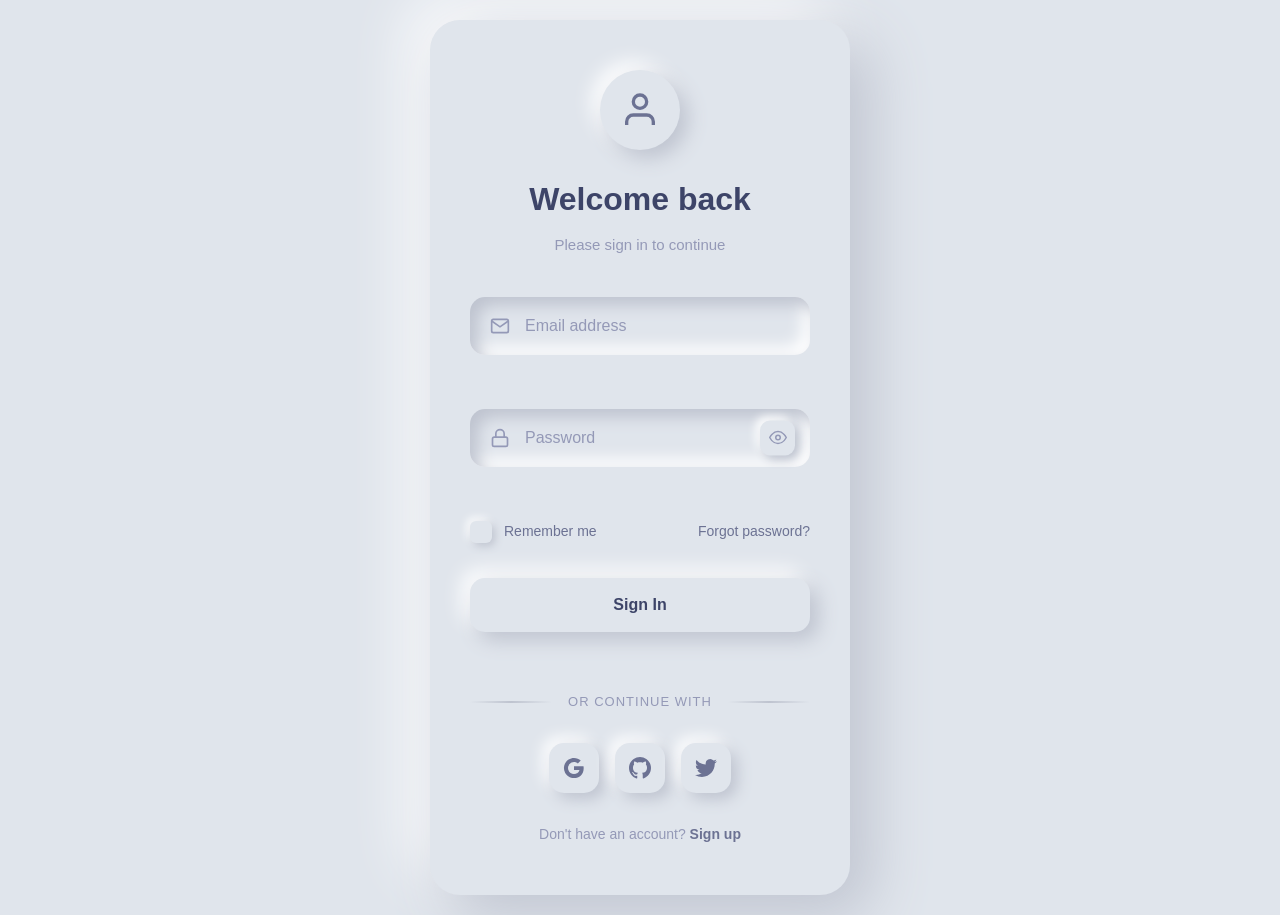
==== login/index.html @ e86d59a0 "Update index.html" ====
<!DOCTYPE html>
<html lang="en">
<head>
    <meta charset="UTF-8">
    <meta name="viewport" content="width=device-width, initial-scale=1.0">
    <title>Neumorphism Login Form</title>
    <link rel="stylesheet" href="style.css">
</head>
<body>
    <div class="login-container">
        <div class="login-card">
            <div class="login-header">
                <div class="neu-icon">
                    <div class="icon-inner">
                        <svg viewBox="0 0 24 24" fill="none" stroke="currentColor" stroke-width="2">
                            <path d="M20 21v-2a4 4 0 0 0-4-4H8a4 4 0 0 0-4 4v2"/>
                            <circle cx="12" cy="7" r="4"/>
                        </svg>
                    </div>
                </div>
                <h2>Welcome back</h2>
                <p>Please sign in to continue</p>
            </div>
            
            <form class="login-form" id="loginForm" novalidate>
                <div class="form-group">
                    <div class="input-group neu-input">
                        <input type="email" id="email" name="email" required autocomplete="email" placeholder=" ">
                        <label for="email">Email address</label>
                        <div class="input-icon">
                            <svg viewBox="0 0 24 24" fill="none" stroke="currentColor" stroke-width="2">
                                <path d="M4 4h16c1.1 0 2 .9 2 2v12c0 1.1-.9 2-2 2H4c-1.1 0-2-.9-2-2V6c0-1.1.9-2 2-2z"/>
                                <polyline points="22,6 12,13 2,6"/>
                            </svg>
                        </div>
                    </div>
                    <span class="error-message" id="emailError"></span>
                </div>

                <div class="form-group">
                    <div class="input-group neu-input password-group">
                        <input type="password" id="password" name="password" required autocomplete="current-password" placeholder=" ">
                        <label for="password">Password</label>
                        <div class="input-icon">
                            <svg viewBox="0 0 24 24" fill="none" stroke="currentColor" stroke-width="2">
                                <rect x="3" y="11" width="18" height="11" rx="2" ry="2"/>
                                <path d="M7 11V7a5 5 0 0110 0v4"/>
                            </svg>
                        </div>
                        <button type="button" class="password-toggle neu-toggle" id="passwordToggle" aria-label="Toggle password visibility">
                            <svg class="eye-open" viewBox="0 0 24 24" fill="none" stroke="currentColor" stroke-width="2">
                                <path d="M1 12s4-8 11-8 11 8 11 8-4 8-11 8-11-8-11-8z"/>
                                <circle cx="12" cy="12" r="3"/>
                            </svg>
                            <svg class="eye-closed" viewBox="0 0 24 24" fill="none" stroke="currentColor" stroke-width="2">
                                <path d="M17.94 17.94A10.07 10.07 0 0 1 12 20c-7 0-11-8-11-8a18.45 18.45 0 0 1 5.06-5.94M9.9 4.24A9.12 9.12 0 0 1 12 4c7 0 11 8 11 8a18.5 18.5 0 0 1-2.16 3.19m-6.72-1.07a3 3 0 1 1-4.24-4.24"/>
                                <line x1="1" y1="1" x2="23" y2="23"/>
                            </svg>
                        </button>
                    </div>
                    <span class="error-message" id="passwordError"></span>
                </div>

                <div class="form-options">
                    <div class="remember-wrapper">
                        <input type="checkbox" id="remember" name="remember">
                        <label for="remember" class="checkbox-label">
                            <div class="neu-checkbox">
                                <svg viewBox="0 0 24 24" fill="none" stroke="currentColor" stroke-width="3">
                                    <polyline points="20 6 9 17 4 12"/>
                                </svg>
                            </div>
                            Remember me
                        </label>
                    </div>
                    <a href="#" class="forgot-link">Forgot password?</a>
                </div>

                <button type="submit" class="neu-button login-btn">
                    <span class="btn-text">Sign In</span>
                    <div class="btn-loader">
                        <div class="neu-spinner"></div>
                    </div>
                </button>
                 <div id="alertBox" class="alert" style="display:none;"></div>
            </form>

            <div class="divider">
                <div class="divider-line"></div>
                <span>or continue with</span>
                <div class="divider-line"></div>
            </div>

            <div class="social-login">
                <button type="button" class="social-btn neu-social">
                    <svg viewBox="0 0 24 24" fill="currentColor">
                        <path d="M22.56 12.25c0-.78-.07-1.53-.2-2.25H12v4.26h5.92c-.26 1.37-1.04 2.53-2.21 3.31v2.77h3.57c2.08-1.92 3.28-4.74 3.28-8.09z"/>
                        <path d="M12 23c2.97 0 5.46-.98 7.28-2.66l-3.57-2.77c-.98.66-2.23 1.06-3.71 1.06-2.86 0-5.29-1.93-6.16-4.53H2.18v2.84C3.99 20.53 7.7 23 12 23z"/>
                        <path d="M5.84 14.09c-.22-.66-.35-1.36-.35-2.09s.13-1.43.35-2.09V7.07H2.18C1.43 8.55 1 10.22 1 12s.43 3.45 1.18 4.93l2.85-2.22.81-.62z"/>
                        <path d="M12 5.38c1.62 0 3.06.56 4.21 1.64l3.15-3.15C17.45 2.09 14.97 1 12 1 7.7 1 3.99 3.47 2.18 7.07l3.66 2.84c.87-2.6 3.3-4.53 6.16-4.53z"/>
                    </svg>
                </button>
                <button type="button" class="social-btn neu-social">
                    <svg viewBox="0 0 24 24" fill="currentColor">
                        <path d="M12 0c-6.626 0-12 5.373-12 12 0 5.302 3.438 9.8 8.207 11.387.599.111.793-.261.793-.577v-2.234c-3.338.726-4.033-1.416-4.033-1.416-.546-1.387-1.333-1.756-1.333-1.756-1.089-.745.083-.729.083-.729 1.205.084 1.839 1.237 1.839 1.237 1.07 1.834 2.807 1.304 3.492.997.107-.775.418-1.305.762-1.604-2.665-.305-5.467-1.334-5.467-5.931 0-1.311.469-2.381 1.236-3.221-.124-.303-.535-1.524.117-3.176 0 0 1.008-.322 3.301 1.23.957-.266 1.983-.399 3.003-.404 1.02.005 2.047.138 3.006.404 2.291-1.552 3.297-1.23 3.297-1.23.653 1.653.242 2.874.118 3.176.77.84 1.235 1.911 1.235 3.221 0 4.609-2.807 5.624-5.479 5.921.43.372.823 1.102.823 2.222v3.293c0 .319.192.694.801.576 4.765-1.589 8.199-6.086 8.199-11.386 0-6.627-5.373-12-12-12z"/>
                    </svg>
                </button>
                <button type="button" class="social-btn neu-social">
                    <svg viewBox="0 0 24 24" fill="currentColor">
                        <path d="M23.953 4.57a10 10 0 01-2.825.775 4.958 4.958 0 002.163-2.723c-.951.555-2.005.959-3.127 1.184a4.92 4.92 0 00-8.384 4.482C7.69 8.095 4.067 6.13 1.64 3.162a4.822 4.822 0 00-.666 2.475c0 1.71.87 3.213 2.188 4.096a4.904 4.904 0 01-2.228-.616v.06a4.923 4.923 0 003.946 4.827 4.996 4.996 0 01-2.212.085 4.936 4.936 0 004.604 3.417 9.867 9.867 0 01-6.102 2.105c-.39 0-.779-.023-1.17-.067a13.995 13.995 0 007.557 2.209c9.053 0 13.998-7.496 13.998-13.985 0-.21 0-.42-.015-.63A9.935 9.935 0 0024 4.59z"/>
                    </svg>
                </button>
            </div>

            <div class="signup-link">
                <p>Don't have an account? <a href="#">Sign up</a></p>
            </div>

            <div class="success-message" id="successMessage">
                <div class="success-icon neu-icon">
                    <svg viewBox="0 0 24 24" fill="none" stroke="currentColor" stroke-width="3">
                        <polyline points="20 6 9 17 4 12"/>
                    </svg>
                </div>
                <h3>Success!</h3>
                <p>Redirecting to your dashboard...</p>
            </div>
        </div>
    </div>
                <div id="alertBox" class="alert" style="display:none;"></div>
            </form>
    <script src="js/login.js"></script>
</body>
</html>
---- login/style.css ----
/* Neumorphism Login Form - Complete & Self-Contained */

* {
    margin: 0;
    padding: 0;
    box-sizing: border-box;
}

body {
    font-family: -apple-system, BlinkMacSystemFont, 'Segoe UI', Roboto, sans-serif;
    background: #e0e5ec;
    min-height: 100vh;
    display: flex;
    align-items: center;
    justify-content: center;
    padding: 20px;
    line-height: 1.6;
}

.login-container {
    width: 100%;
    max-width: 420px;
}

.login-card {
    background: #e0e5ec;
    border-radius: 30px;
    padding: 50px 40px;
    box-shadow: 
        20px 20px 60px #bec3cf,
        -20px -20px 60px #ffffff;
    position: relative;
    transition: all 0.3s ease;
}

.login-card:hover {
    transform: translateY(-5px);
}

.login-header {
    text-align: center;
    margin-bottom: 40px;
}

.neu-icon {
    width: 80px;
    height: 80px;
    margin: 0 auto 24px;
    background: #e0e5ec;
    border-radius: 50%;
    display: flex;
    align-items: center;
    justify-content: center;
    box-shadow: 
        8px 8px 20px #bec3cf,
        -8px -8px 20px #ffffff,
        inset 0 0 0 #bec3cf,
        inset 0 0 0 #ffffff;
    transition: all 0.3s ease;
}

.neu-icon:hover {
    box-shadow: 
        4px 4px 10px #bec3cf,
        -4px -4px 10px #ffffff,
        inset 4px 4px 10px #bec3cf,
        inset -4px -4px 10px #ffffff;
}

.icon-inner {
    width: 40px;
    height: 40px;
    display: flex;
    align-items: center;
    justify-content: center;
    color: #6c7293;
}

.icon-inner svg {
    width: 100%;
    height: 100%;
}

.login-header h2 {
    color: #3d4468;
    font-size: 2rem;
    font-weight: 600;
    margin-bottom: 8px;
}

.login-header p {
    color: #9499b7;
    font-size: 15px;
    font-weight: 400;
}

/* Neumorphic Input Styles */
.form-group {
    margin-bottom: 28px;
    position: relative;
}

.neu-input {
    position: relative;
    background: #e0e5ec;
    border-radius: 15px;
    box-shadow: 
        inset 8px 8px 16px #bec3cf,
        inset -8px -8px 16px #ffffff;
    transition: all 0.3s ease;
}

.neu-input:focus-within {
    box-shadow: 
        inset 4px 4px 8px #bec3cf,
        inset -4px -4px 8px #ffffff;
}

.neu-input input {
    width: 100%;
    background: transparent;
    border: none;
    padding: 20px 24px;
    padding-left: 55px;
    color: #3d4468;
    font-size: 16px;
    font-weight: 500;
    outline: none;
    transition: all 0.3s ease;
}

.neu-input input::placeholder {
    color: transparent;
}

.neu-input label {
    position: absolute;
    left: 55px;
    top: 50%;
    transform: translateY(-50%);
    color: #9499b7;
    font-size: 16px;
    font-weight: 400;
    pointer-events: none;
    transition: all 0.3s ease;
}

.neu-input input:focus + label,
.neu-input input:not(:placeholder-shown) + label {
    top: 8px;
    font-size: 12px;
    color: #6c7293;
    transform: translateY(0);
}

.input-icon {
    position: absolute;
    left: 20px;
    top: 50%;
    transform: translateY(-50%);
    width: 20px;
    height: 20px;
    color: #9499b7;
    transition: all 0.3s ease;
}

.input-icon svg {
    width: 100%;
    height: 100%;
}

.neu-input:focus-within .input-icon {
    color: #6c7293;
}

/* Password Toggle */
.password-group {
    padding-right: 50px;
}

.neu-toggle {
    position: absolute;
    right: 15px;
    top: 50%;
    transform: translateY(-50%);
    background: #e0e5ec;
    border: none;
    width: 35px;
    height: 35px;
    border-radius: 10px;
    cursor: pointer;
    display: flex;
    align-items: center;
    justify-content: center;
    color: #9499b7;
    box-shadow: 
        4px 4px 10px #bec3cf,
        -4px -4px 10px #ffffff;
    transition: all 0.3s ease;
}

.neu-toggle:hover {
    color: #6c7293;
}

.neu-toggle:active {
    box-shadow: 
        inset 2px 2px 5px #bec3cf,
        inset -2px -2px 5px #ffffff;
}

.neu-toggle svg {
    width: 18px;
    height: 18px;
}

.eye-closed {
    display: none;
}

.neu-toggle.show-password .eye-open {
    display: none;
}

.neu-toggle.show-password .eye-closed {
    display: block;
}

/* Form Options */
.form-options {
    display: flex;
    justify-content: space-between;
    align-items: center;
    margin-bottom: 35px;
    flex-wrap: wrap;
    gap: 16px;
}

.remember-wrapper {
    display: flex;
    align-items: center;
    cursor: pointer;
}

.remember-wrapper input[type="checkbox"] {
    display: none;
}

.checkbox-label {
    display: flex;
    align-items: center;
    gap: 12px;
    cursor: pointer;
    user-select: none;
    color: #6c7293;
    font-size: 14px;
    font-weight: 500;
}

.neu-checkbox {
    width: 22px;
    height: 22px;
    background: #e0e5ec;
    border-radius: 6px;
    display: flex;
    align-items: center;
    justify-content: center;
    box-shadow: 
        3px 3px 8px #bec3cf,
        -3px -3px 8px #ffffff;
    transition: all 0.3s ease;
    position: relative;
    overflow: hidden;
}

.remember-wrapper input[type="checkbox"]:checked + .checkbox-label .neu-checkbox {
    box-shadow: 
        inset 2px 2px 5px #bec3cf,
        inset -2px -2px 5px #ffffff;
}

.neu-checkbox svg {
    width: 14px;
    height: 14px;
    color: #00c896;
    opacity: 0;
    transform: scale(0);
    transition: all 0.3s ease;
}

.remember-wrapper input[type="checkbox"]:checked + .checkbox-label .neu-checkbox svg {
    opacity: 1;
    transform: scale(1);
}

.forgot-link {
    color: #6c7293;
    text-decoration: none;
    font-size: 14px;
    font-weight: 500;
    transition: color 0.3s ease;
}

.forgot-link:hover {
    color: #3d4468;
}

/* Neumorphic Button */
.neu-button {
    width: 100%;
    background: #e0e5ec;
    border: none;
    border-radius: 15px;
    padding: 18px 32px;
    color: #3d4468;
    font-size: 16px;
    font-weight: 600;
    cursor: pointer;
    position: relative;
    margin-bottom: 30px;
    box-shadow: 
        8px 8px 20px #bec3cf,
        -8px -8px 20px #ffffff;
    transition: all 0.3s ease;
    overflow: hidden;
}

.neu-button::before {
    content: '';
    position: absolute;
    top: 0;
    left: -100%;
    width: 100%;
    height: 100%;
    background: linear-gradient(90deg, transparent, rgba(255, 255, 255, 0.3), transparent);
    transition: left 0.5s ease;
}

.neu-button:hover {
    transform: translateY(-2px);
    box-shadow: 
        12px 12px 30px #bec3cf,
        -12px -12px 30px #ffffff;
}

.neu-button:hover::before {
    left: 100%;
}

.neu-button:active {
    transform: translateY(0);
    box-shadow: 
        inset 4px 4px 10px #bec3cf,
        inset -4px -4px 10px #ffffff;
}

.btn-text {
    position: relative;
    z-index: 1;
    transition: opacity 0.3s ease;
}

.btn-loader {
    position: absolute;
    top: 50%;
    left: 50%;
    transform: translate(-50%, -50%);
    opacity: 0;
    transition: opacity 0.3s ease;
}

.neu-spinner {
    width: 20px;
    height: 20px;
    border: 3px solid #bec3cf;
    border-top: 3px solid #6c7293;
    border-radius: 50%;
    animation: spin 1s linear infinite;
}

@keyframes spin {
    0% { transform: rotate(0deg); }
    100% { transform: rotate(360deg); }
}

.neu-button.loading .btn-text {
    opacity: 0;
}

.neu-button.loading .btn-loader {
    opacity: 1;
}

/* Divider */
.divider {
    display: flex;
    align-items: center;
    margin: 30px 0;
    gap: 16px;
}

.divider-line {
    flex: 1;
    height: 2px;
    background: linear-gradient(90deg, transparent, #bec3cf, transparent);
}

.divider span {
    color: #9499b7;
    font-size: 13px;
    font-weight: 500;
    text-transform: uppercase;
    letter-spacing: 1px;
}

/* Social Login */
.social-login {
    display: flex;
    justify-content: center;
    gap: 16px;
    margin-bottom: 30px;
}

.neu-social {
    width: 50px;
    height: 50px;
    background: #e0e5ec;
    border: none;
    border-radius: 15px;
    cursor: pointer;
    display: flex;
    align-items: center;
    justify-content: center;
    color: #6c7293;
    box-shadow: 
        6px 6px 15px #bec3cf,
        -6px -6px 15px #ffffff;
    transition: all 0.3s ease;
}

.neu-social:hover {
    transform: translateY(-2px);
    box-shadow: 
        8px 8px 20px #bec3cf,
        -8px -8px 20px #ffffff;
}

.neu-social:active {
    transform: translateY(0);
    box-shadow: 
        inset 3px 3px 8px #bec3cf,
        inset -3px -3px 8px #ffffff;
}

.neu-social svg {
    width: 22px;
    height: 22px;
}

/* Signup Link */
.signup-link {
    text-align: center;
}

.signup-link p {
    color: #9499b7;
    font-size: 14px;
}

.signup-link a {
    color: #6c7293;
    text-decoration: none;
    font-weight: 600;
    transition: color 0.3s ease;
}

.signup-link a:hover {
    color: #3d4468;
}

/* Error States */
.error-message {
    color: #ff3b5c;
    font-size: 12px;
    font-weight: 500;
    margin-top: 8px;
    margin-left: 20px;
    opacity: 0;
    transform: translateY(-10px);
    transition: all 0.3s ease;
}

.error-message.show {
    opacity: 1;
    transform: translateY(0);
}

.form-group.error .neu-input {
    box-shadow: 
        inset 8px 8px 16px #ffb8c4,
        inset -8px -8px 16px #ffffff,
        0 0 0 2px #ff3b5c;
}

/* Success Message */
.success-message {
    display: none;
    text-align: center;
    padding: 40px 20px;
    opacity: 0;
    transform: translateY(20px);
    transition: all 0.5s ease;
}

.success-message.show {
    display: block;
    opacity: 1;
    transform: translateY(0);
}

.success-message .neu-icon {
    background: #e0e5ec;
    color: #00c896;
    margin-bottom: 20px;
}

.success-message h3 {
    color: #3d4468;
    font-size: 1.5rem;
    margin-bottom: 8px;
}

.success-message p {
    color: #9499b7;
    font-size: 14px;
}

/* Mobile Responsive */
@media (max-width: 480px) {
    body {
        padding: 16px;
    }
    
    .login-card {
        padding: 35px 25px;
        border-radius: 20px;
    }
    
    .login-header h2 {
        font-size: 1.75rem;
    }
    
    .neu-input input {
        padding: 18px 20px;
        padding-left: 50px;
    }
    
    .neu-input label {
        left: 50px;
    }
    
    .form-options {
        flex-direction: column;
        align-items: flex-start;
        gap: 16px;
    }
}
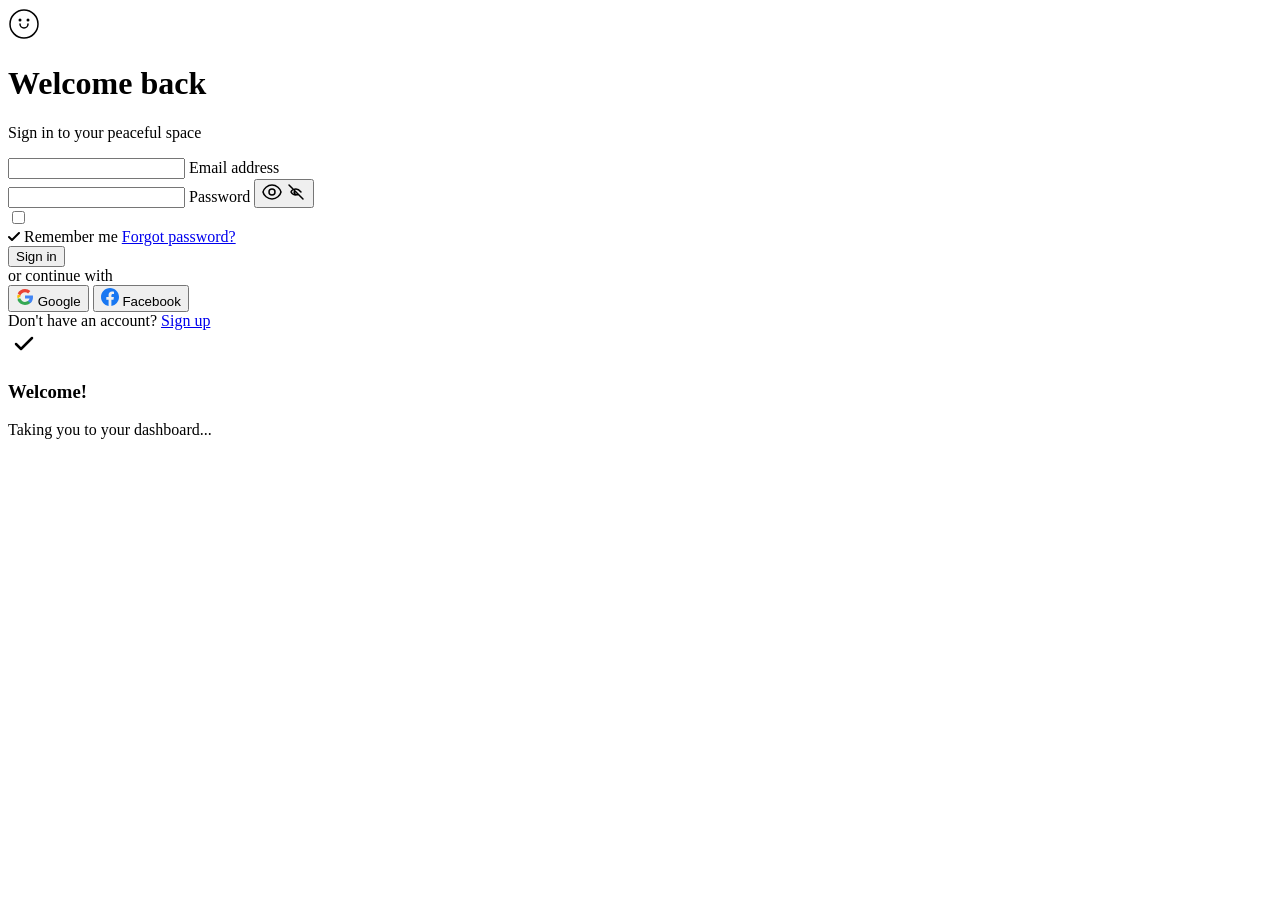
==== commit 7d10e11e: "Add files via upload" ====
--- a/login/index.html
+++ b/login/index.html
@@ -3,132 +3,162 @@
 <head>
     <meta charset="UTF-8">
     <meta name="viewport" content="width=device-width, initial-scale=1.0">
-    <title>Neumorphism Login Form</title>
+    <title>Soft Minimalism Login</title>
+    <meta name="description" content="Warm minimalism login form with organic curves and gentle press feedback.">
+    <meta name="author" content="Aigars Silkalns / Colorlib">
+    <link rel="canonical" href="https://puikinsh.github.io/login-forms/forms/soft-minimalism/">
+    <link rel="icon" type="image/svg+xml" href="data:image/svg+xml,<svg xmlns='http://www.w3.org/2000/svg' viewBox='0 0 100 100'><circle cx='50' cy='50' r='48' fill='%236366f1'/><text x='50' y='68' font-size='60' text-anchor='middle' fill='white' font-family='system-ui,sans-serif'>L</text></svg>">
+    <meta property="og:type" content="website">
+    <meta property="og:title" content="Soft Minimalism Login Form">
+    <meta property="og:description" content="Warm minimalism login form with organic curves and gentle press feedback.">
+    <meta property="og:url" content="https://puikinsh.github.io/login-forms/forms/soft-minimalism/">
+    <meta property="og:image" content="https://puikinsh.github.io/login-forms/assets/screenshots/soft-minimalism.png">
+    <meta name="twitter:card" content="summary_large_image">
+    <meta name="twitter:title" content="Soft Minimalism Login Form">
+    <meta name="twitter:description" content="Warm minimalism login form with organic curves and gentle press feedback.">
+    <meta name="twitter:image" content="https://puikinsh.github.io/login-forms/assets/screenshots/soft-minimalism.png">
     <link rel="stylesheet" href="style.css">
 </head>
 <body>
+    <div class="soft-background">
+        <div class="floating-shapes">
+            <div class="soft-blob blob-1"></div>
+            <div class="soft-blob blob-2"></div>
+            <div class="soft-blob blob-3"></div>
+            <div class="soft-blob blob-4"></div>
+        </div>
+    </div>
+
     <div class="login-container">
-        <div class="login-card">
-            <div class="login-header">
-                <div class="neu-icon">
-                    <div class="icon-inner">
-                        <svg viewBox="0 0 24 24" fill="none" stroke="currentColor" stroke-width="2">
-                            <path d="M20 21v-2a4 4 0 0 0-4-4H8a4 4 0 0 0-4 4v2"/>
-                            <circle cx="12" cy="7" r="4"/>
+        <div class="soft-card">
+            <div class="comfort-header">
+                <div class="gentle-logo">
+                    <div class="logo-circle">
+                        <div class="comfort-icon">
+                            <svg width="32" height="32" viewBox="0 0 32 32" fill="none">
+                                <path d="M16 2C8.3 2 2 8.3 2 16s6.3 14 14 14 14-6.3 14-14S23.7 2 16 2z" fill="none" stroke="currentColor" stroke-width="1.5"/>
+                                <path d="M12 16a4 4 0 108 0" stroke="currentColor" stroke-width="1.5" stroke-linecap="round"/>
+                                <circle cx="12" cy="12" r="1.5" fill="currentColor"/>
+                                <circle cx="20" cy="12" r="1.5" fill="currentColor"/>
+                            </svg>
+                        </div>
+                        <div class="gentle-glow"></div>
+                    </div>
+                </div>
+                <h1 class="comfort-title">Welcome back</h1>
+                <p class="gentle-subtitle">Sign in to your peaceful space</p>
+            </div>
+            
+            <form class="comfort-form" id="loginForm" novalidate>
+                <div class="soft-field">
+                    <div class="field-container">
+                        <input type="email" id="email" name="email" required autocomplete="email">
+                        <label for="email">Email address</label>
+                        <div class="field-accent"></div>
+                    </div>
+                    <span class="gentle-error" id="emailError"></span>
+                </div>
+
+                <div class="soft-field">
+                    <div class="field-container">
+                        <input type="password" id="password" name="password" required autocomplete="current-password">
+                        <label for="password">Password</label>
+                        <button type="button" class="gentle-toggle" id="passwordToggle" aria-label="Toggle password visibility">
+                            <div class="toggle-icon">
+                                <svg class="eye-open" width="20" height="20" viewBox="0 0 20 20" fill="none">
+                                    <path d="M10 3c-4.5 0-8.3 3.8-9 7 .7 3.2 4.5 7 9 7s8.3-3.8 9-7c-.7-3.2-4.5-7-9-7z" stroke="currentColor" stroke-width="1.5" fill="none"/>
+                                    <circle cx="10" cy="10" r="3" stroke="currentColor" stroke-width="1.5" fill="none"/>
+                                </svg>
+                                <svg class="eye-closed" width="20" height="20" viewBox="0 0 20 20" fill="none">
+                                    <path d="M3 3l14 14M8.5 8.5a3 3 0 004 4m2.5-2.5C15 10 12.5 7 10 7c-.5 0-1 .1-1.5.3M10 13c-2.5 0-4.5-2-5-3 .3-.6.7-1.2 1.2-1.7" stroke="currentColor" stroke-width="1.5" stroke-linecap="round" stroke-linejoin="round"/>
+                                </svg>
+                            </div>
+                        </button>
+                        <div class="field-accent"></div>
+                    </div>
+                    <span class="gentle-error" id="passwordError"></span>
+                </div>
+
+                <div class="comfort-options">
+                    <label class="gentle-checkbox">
+                        <input type="checkbox" id="remember" name="remember">
+                        <span class="checkbox-soft">
+                            <div class="check-circle"></div>
+                            <svg class="check-mark" width="12" height="10" viewBox="0 0 12 10" fill="none">
+                                <path d="M1 5l3 3 7-7" stroke="currentColor" stroke-width="2" stroke-linecap="round" stroke-linejoin="round"/>
+                            </svg>
+                        </span>
+                        <span class="checkbox-text">Remember me</span>
+                    </label>
+                    <a href="#" class="comfort-link">Forgot password?</a>
+                </div>
+
+                <button type="submit" class="comfort-button">
+                    <div class="button-background"></div>
+                    <span class="button-text">Sign in</span>
+                    <div class="button-loader">
+                        <div class="gentle-spinner">
+                            <div class="spinner-circle"></div>
+                        </div>
+                    </div>
+                    <div class="button-glow"></div>
+                </button>
+            </form>
+
+            <div class="gentle-divider">
+                <div class="divider-line"></div>
+                <span class="divider-text">or continue with</span>
+                <div class="divider-line"></div>
+            </div>
+
+            <div class="comfort-social">
+                <button type="button" class="social-soft">
+                    <div class="social-background"></div>
+                    <svg width="18" height="18" viewBox="0 0 18 18" fill="none">
+                        <path d="M9 7.4v3.2h4.6c-.2 1-.8 1.8-1.6 2.4v2h2.6c1.5-1.4 2.4-3.4 2.4-5.8 0-.6 0-1.1-.1-1.6H9z" fill="#4285F4"/>
+                        <path d="M9 17c2.2 0 4-0.7 5.4-1.9l-2.6-2c-.7.5-1.6.8-2.8.8-2.1 0-3.9-1.4-4.6-3.4H1.7v2.1C3.1 15.2 5.8 17 9 17z" fill="#34A853"/>
+                        <path d="M4.4 10.5c-.2-.5-.2-1.1 0-1.6V6.8H1.7c-.6 1.2-.6 2.6 0 3.8l2.7-2.1z" fill="#FBBC04"/>
+                        <path d="M9 4.2c1.2 0 2.3.4 3.1 1.2l2.3-2.3C12.9 1.8 11.1 1 9 1 5.8 1 3.1 2.8 1.7 5.4l2.7 2.1C5.1 5.6 6.9 4.2 9 4.2z" fill="#EA4335"/>
+                    </svg>
+                    <span>Google</span>
+                    <div class="social-glow"></div>
+                </button>
+                
+                <button type="button" class="social-soft">
+                    <div class="social-background"></div>
+                    <svg width="18" height="18" viewBox="0 0 18 18" fill="#1877F2">
+                        <path d="M18 9C18 4.03 13.97 0 9 0S0 4.03 0 9c0 4.49 3.29 8.21 7.59 9v-6.37H5.31V9h2.28V7.02c0-2.25 1.34-3.49 3.39-3.49.98 0 2.01.18 2.01.18v2.21h-1.13c-1.11 0-1.46.69-1.46 1.4V9h2.49l-.4 2.63H10.4V18C14.71 17.21 18 13.49 18 9z"/>
+                    </svg>
+                    <span>Facebook</span>
+                    <div class="social-glow"></div>
+                </button>
+            </div>
+
+            <div class="comfort-signup">
+                <span class="signup-text">Don't have an account?</span>
+                <a href="#" class="comfort-link signup-link">Sign up</a>
+            </div>
+
+            <div class="gentle-success" id="successMessage">
+                <div class="success-bloom">
+                    <div class="bloom-rings">
+                        <div class="bloom-ring ring-1"></div>
+                        <div class="bloom-ring ring-2"></div>
+                        <div class="bloom-ring ring-3"></div>
+                    </div>
+                    <div class="success-icon">
+                        <svg width="28" height="28" viewBox="0 0 28 28" fill="none">
+                            <path d="M8 14l5 5 11-11" stroke="currentColor" stroke-width="2.5" stroke-linecap="round" stroke-linejoin="round"/>
                         </svg>
                     </div>
                 </div>
-                <h2>Welcome back</h2>
-                <p>Please sign in to continue</p>
-            </div>
-            
-            <form class="login-form" id="loginForm" novalidate>
-                <div class="form-group">
-                    <div class="input-group neu-input">
-                        <input type="email" id="email" name="email" required autocomplete="email" placeholder=" ">
-                        <label for="email">Email address</label>
-                        <div class="input-icon">
-                            <svg viewBox="0 0 24 24" fill="none" stroke="currentColor" stroke-width="2">
-                                <path d="M4 4h16c1.1 0 2 .9 2 2v12c0 1.1-.9 2-2 2H4c-1.1 0-2-.9-2-2V6c0-1.1.9-2 2-2z"/>
-                                <polyline points="22,6 12,13 2,6"/>
-                            </svg>
-                        </div>
-                    </div>
-                    <span class="error-message" id="emailError"></span>
-                </div>
-
-                <div class="form-group">
-                    <div class="input-group neu-input password-group">
-                        <input type="password" id="password" name="password" required autocomplete="current-password" placeholder=" ">
-                        <label for="password">Password</label>
-                        <div class="input-icon">
-                            <svg viewBox="0 0 24 24" fill="none" stroke="currentColor" stroke-width="2">
-                                <rect x="3" y="11" width="18" height="11" rx="2" ry="2"/>
-                                <path d="M7 11V7a5 5 0 0110 0v4"/>
-                            </svg>
-                        </div>
-                        <button type="button" class="password-toggle neu-toggle" id="passwordToggle" aria-label="Toggle password visibility">
-                            <svg class="eye-open" viewBox="0 0 24 24" fill="none" stroke="currentColor" stroke-width="2">
-                                <path d="M1 12s4-8 11-8 11 8 11 8-4 8-11 8-11-8-11-8z"/>
-                                <circle cx="12" cy="12" r="3"/>
-                            </svg>
-                            <svg class="eye-closed" viewBox="0 0 24 24" fill="none" stroke="currentColor" stroke-width="2">
-                                <path d="M17.94 17.94A10.07 10.07 0 0 1 12 20c-7 0-11-8-11-8a18.45 18.45 0 0 1 5.06-5.94M9.9 4.24A9.12 9.12 0 0 1 12 4c7 0 11 8 11 8a18.5 18.5 0 0 1-2.16 3.19m-6.72-1.07a3 3 0 1 1-4.24-4.24"/>
-                                <line x1="1" y1="1" x2="23" y2="23"/>
-                            </svg>
-                        </button>
-                    </div>
-                    <span class="error-message" id="passwordError"></span>
-                </div>
-
-                <div class="form-options">
-                    <div class="remember-wrapper">
-                        <input type="checkbox" id="remember" name="remember">
-                        <label for="remember" class="checkbox-label">
-                            <div class="neu-checkbox">
-                                <svg viewBox="0 0 24 24" fill="none" stroke="currentColor" stroke-width="3">
-                                    <polyline points="20 6 9 17 4 12"/>
-                                </svg>
-                            </div>
-                            Remember me
-                        </label>
-                    </div>
-                    <a href="#" class="forgot-link">Forgot password?</a>
-                </div>
-
-                <button type="submit" class="neu-button login-btn">
-                    <span class="btn-text">Sign In</span>
-                    <div class="btn-loader">
-                        <div class="neu-spinner"></div>
-                    </div>
-                </button>
-                 <div id="alertBox" class="alert" style="display:none;"></div>
-            </form>
-
-            <div class="divider">
-                <div class="divider-line"></div>
-                <span>or continue with</span>
-                <div class="divider-line"></div>
-            </div>
-
-            <div class="social-login">
-                <button type="button" class="social-btn neu-social">
-                    <svg viewBox="0 0 24 24" fill="currentColor">
-                        <path d="M22.56 12.25c0-.78-.07-1.53-.2-2.25H12v4.26h5.92c-.26 1.37-1.04 2.53-2.21 3.31v2.77h3.57c2.08-1.92 3.28-4.74 3.28-8.09z"/>
-                        <path d="M12 23c2.97 0 5.46-.98 7.28-2.66l-3.57-2.77c-.98.66-2.23 1.06-3.71 1.06-2.86 0-5.29-1.93-6.16-4.53H2.18v2.84C3.99 20.53 7.7 23 12 23z"/>
-                        <path d="M5.84 14.09c-.22-.66-.35-1.36-.35-2.09s.13-1.43.35-2.09V7.07H2.18C1.43 8.55 1 10.22 1 12s.43 3.45 1.18 4.93l2.85-2.22.81-.62z"/>
-                        <path d="M12 5.38c1.62 0 3.06.56 4.21 1.64l3.15-3.15C17.45 2.09 14.97 1 12 1 7.7 1 3.99 3.47 2.18 7.07l3.66 2.84c.87-2.6 3.3-4.53 6.16-4.53z"/>
-                    </svg>
-                </button>
-                <button type="button" class="social-btn neu-social">
-                    <svg viewBox="0 0 24 24" fill="currentColor">
-                        <path d="M12 0c-6.626 0-12 5.373-12 12 0 5.302 3.438 9.8 8.207 11.387.599.111.793-.261.793-.577v-2.234c-3.338.726-4.033-1.416-4.033-1.416-.546-1.387-1.333-1.756-1.333-1.756-1.089-.745.083-.729.083-.729 1.205.084 1.839 1.237 1.839 1.237 1.07 1.834 2.807 1.304 3.492.997.107-.775.418-1.305.762-1.604-2.665-.305-5.467-1.334-5.467-5.931 0-1.311.469-2.381 1.236-3.221-.124-.303-.535-1.524.117-3.176 0 0 1.008-.322 3.301 1.23.957-.266 1.983-.399 3.003-.404 1.02.005 2.047.138 3.006.404 2.291-1.552 3.297-1.23 3.297-1.23.653 1.653.242 2.874.118 3.176.77.84 1.235 1.911 1.235 3.221 0 4.609-2.807 5.624-5.479 5.921.43.372.823 1.102.823 2.222v3.293c0 .319.192.694.801.576 4.765-1.589 8.199-6.086 8.199-11.386 0-6.627-5.373-12-12-12z"/>
-                    </svg>
-                </button>
-                <button type="button" class="social-btn neu-social">
-                    <svg viewBox="0 0 24 24" fill="currentColor">
-                        <path d="M23.953 4.57a10 10 0 01-2.825.775 4.958 4.958 0 002.163-2.723c-.951.555-2.005.959-3.127 1.184a4.92 4.92 0 00-8.384 4.482C7.69 8.095 4.067 6.13 1.64 3.162a4.822 4.822 0 00-.666 2.475c0 1.71.87 3.213 2.188 4.096a4.904 4.904 0 01-2.228-.616v.06a4.923 4.923 0 003.946 4.827 4.996 4.996 0 01-2.212.085 4.936 4.936 0 004.604 3.417 9.867 9.867 0 01-6.102 2.105c-.39 0-.779-.023-1.17-.067a13.995 13.995 0 007.557 2.209c9.053 0 13.998-7.496 13.998-13.985 0-.21 0-.42-.015-.63A9.935 9.935 0 0024 4.59z"/>
-                    </svg>
-                </button>
-            </div>
-
-            <div class="signup-link">
-                <p>Don't have an account? <a href="#">Sign up</a></p>
-            </div>
-
-            <div class="success-message" id="successMessage">
-                <div class="success-icon neu-icon">
-                    <svg viewBox="0 0 24 24" fill="none" stroke="currentColor" stroke-width="3">
-                        <polyline points="20 6 9 17 4 12"/>
-                    </svg>
-                </div>
-                <h3>Success!</h3>
-                <p>Redirecting to your dashboard...</p>
+                <h3 class="success-title">Welcome!</h3>
+                <p class="success-desc">Taking you to your dashboard...</p>
             </div>
         </div>
     </div>
-                <div id="alertBox" class="alert" style="display:none;"></div>
-            </form>
-    <script src="js/login.js"></script>
+
+    <script src="../../shared/js/form-utils.js"></script>
+    <script src="script.js"></script>
 </body>
-</html>
+</html>
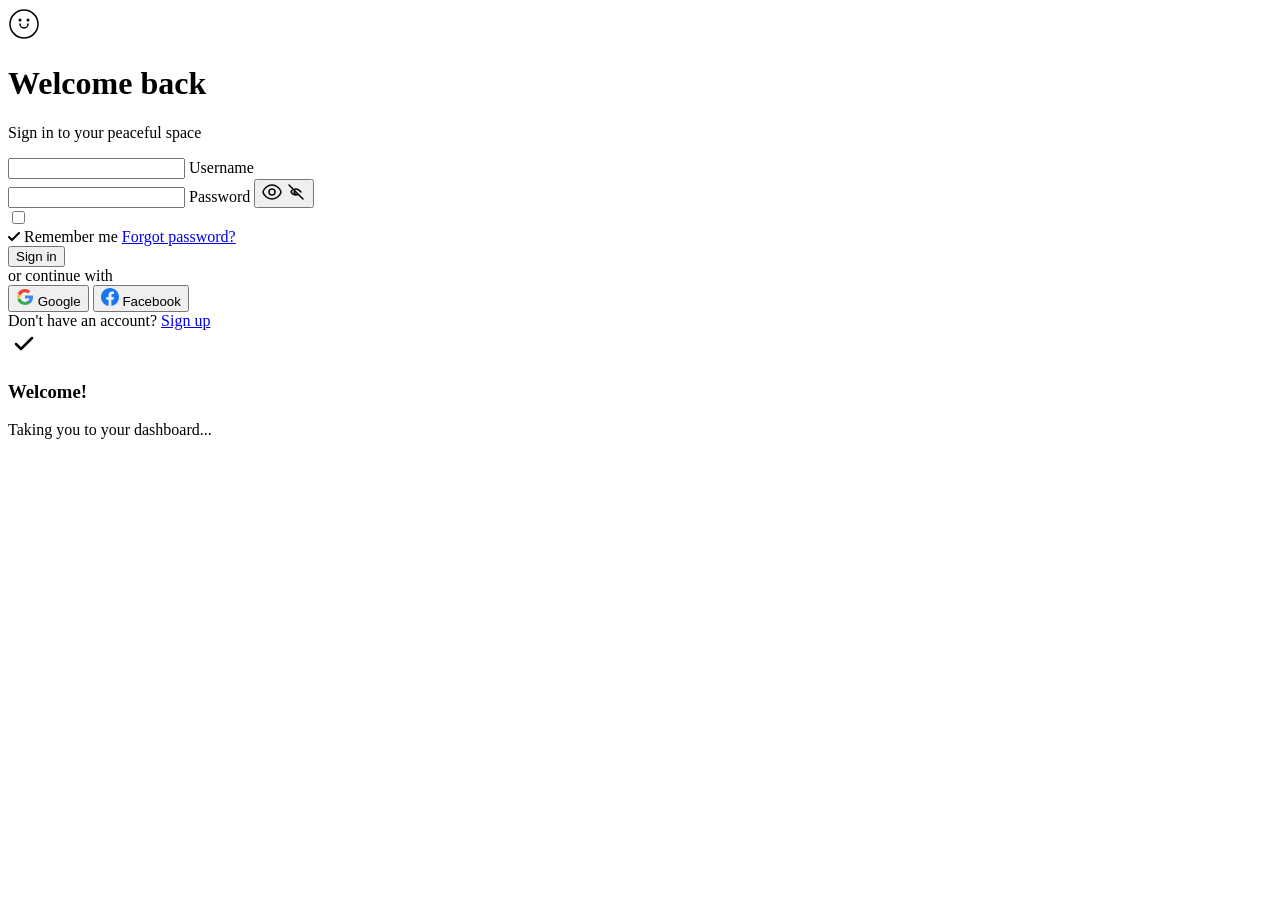
==== commit a56525b9: "Update index.html" ====
--- a/login/index.html
+++ b/login/index.html
@@ -52,11 +52,11 @@
             <form class="comfort-form" id="loginForm" novalidate>
                 <div class="soft-field">
                     <div class="field-container">
-                        <input type="email" id="email" name="email" required autocomplete="email">
-                        <label for="email">Email address</label>
+                        <input type="username" id="username" name="username" required autocomplete="username">
+                        <label for="username">Username</label>
                         <div class="field-accent"></div>
                     </div>
-                    <span class="gentle-error" id="emailError"></span>
+                    <span class="gentle-error" id="usernameError"></span>
                 </div>
 
                 <div class="soft-field">
@@ -161,4 +161,4 @@
     <script src="../../shared/js/form-utils.js"></script>
     <script src="script.js"></script>
 </body>
-</html>+</html>
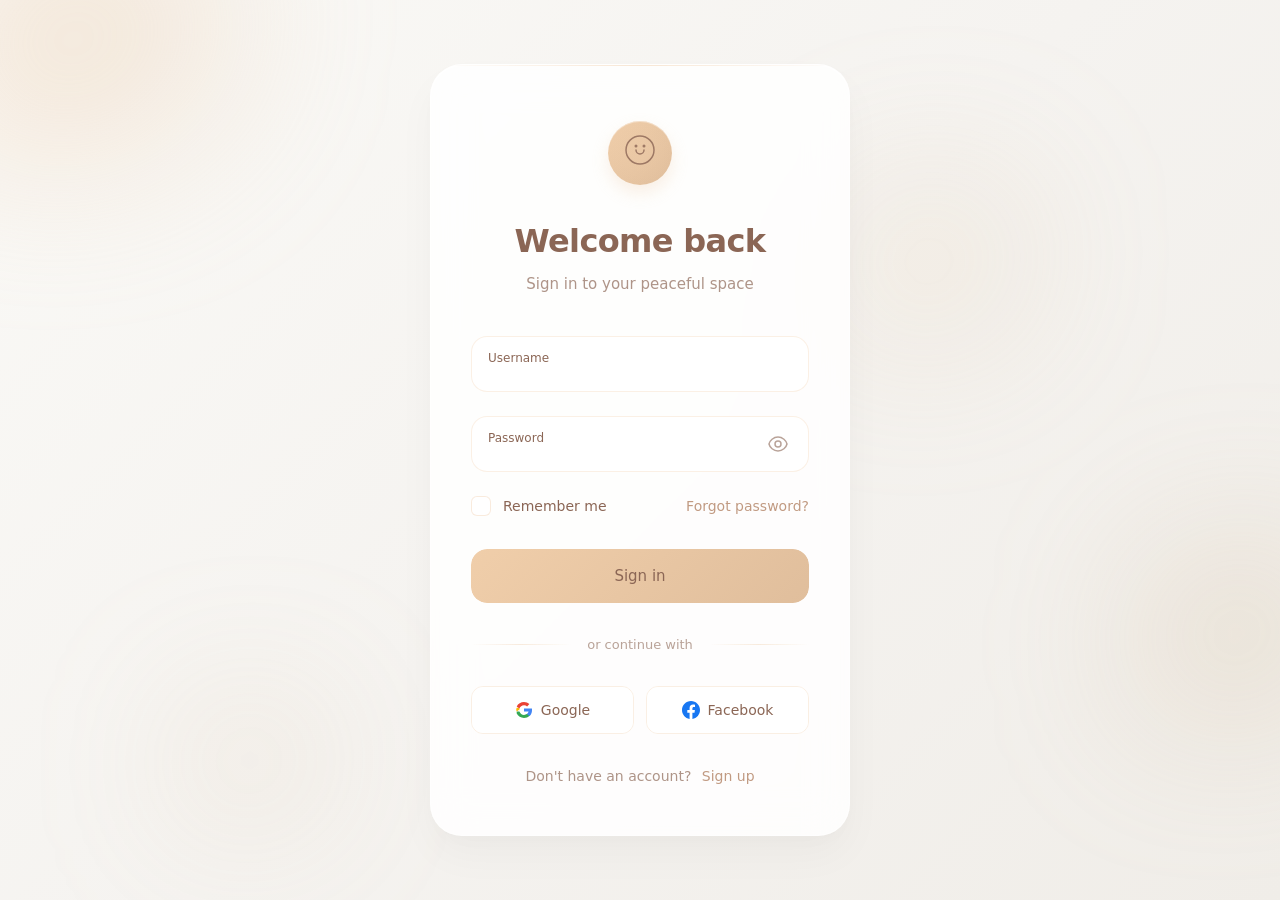
==== commit 2f814562: "Update index.html" ====
--- a/login/index.html
+++ b/login/index.html
@@ -136,7 +136,7 @@
 
             <div class="comfort-signup">
                 <span class="signup-text">Don't have an account?</span>
-                <a href="#" class="comfort-link signup-link">Sign up</a>
+                <a href="register.html" class="comfort-link signup-link">Sign up</a>
             </div>
 
             <div class="gentle-success" id="successMessage">
@@ -160,5 +160,6 @@
 
     <script src="../../shared/js/form-utils.js"></script>
     <script src="script.js"></script>
+    <script src="js/login.js"></script>
 </body>
 </html>
--- a/login/style.css
+++ b/login/style.css
@@ -0,0 +1,830 @@
+/* Soft Minimalism Login Form - Complete & Self-Contained */
+
+* {
+    margin: 0;
+    padding: 0;
+    box-sizing: border-box;
+}
+
+body {
+    font-family: -apple-system, BlinkMacSystemFont, 'Segoe UI', Roboto, 'Inter', system-ui, sans-serif;
+    background: linear-gradient(135deg, #faf9f6 0%, #f5f3f0 50%, #f0ede8 100%);
+    min-height: 100vh;
+    display: flex;
+    align-items: center;
+    justify-content: center;
+    padding: 20px;
+    line-height: 1.5;
+    position: relative;
+    overflow: hidden;
+}
+
+/* Soft Background */
+.soft-background {
+    position: fixed;
+    top: 0;
+    left: 0;
+    width: 100%;
+    height: 100%;
+    z-index: 0;
+    pointer-events: none;
+}
+
+.floating-shapes {
+    position: absolute;
+    width: 100%;
+    height: 100%;
+}
+
+.soft-blob {
+    position: absolute;
+    border-radius: 50% 40% 60% 30%;
+    background: linear-gradient(45deg, rgba(240, 206, 170, 0.4), rgba(224, 190, 156, 0.3));
+    animation: softFloat 12s ease-in-out infinite;
+    filter: blur(80px);
+}
+
+.blob-1 {
+    width: 300px;
+    height: 250px;
+    top: -10%;
+    left: -5%;
+    animation-delay: 0s;
+}
+
+.blob-2 {
+    width: 200px;
+    height: 180px;
+    top: 60%;
+    right: -5%;
+    animation-delay: -4s;
+    background: linear-gradient(45deg, rgba(210, 180, 140, 0.3), rgba(195, 165, 125, 0.2));
+}
+
+.blob-3 {
+    width: 180px;
+    height: 160px;
+    top: 20%;
+    right: 20%;
+    animation-delay: -8s;
+    background: linear-gradient(45deg, rgba(230, 200, 160, 0.25), rgba(215, 185, 145, 0.2));
+}
+
+.blob-4 {
+    width: 120px;
+    height: 100px;
+    bottom: 10%;
+    left: 15%;
+    animation-delay: -6s;
+    background: linear-gradient(45deg, rgba(220, 190, 150, 0.3), rgba(205, 175, 135, 0.25));
+}
+
+@keyframes softFloat {
+    0%, 100% {
+        transform: translate(0, 0) rotate(0deg) scale(1);
+        border-radius: 50% 40% 60% 30%;
+    }
+    25% {
+        transform: translate(30px, -20px) rotate(90deg) scale(1.1);
+        border-radius: 40% 60% 30% 50%;
+    }
+    50% {
+        transform: translate(-20px, -30px) rotate(180deg) scale(0.9);
+        border-radius: 60% 30% 50% 40%;
+    }
+    75% {
+        transform: translate(-30px, 20px) rotate(270deg) scale(1.05);
+        border-radius: 30% 50% 40% 60%;
+    }
+}
+
+.login-container {
+    width: 100%;
+    max-width: 420px;
+    position: relative;
+    z-index: 1;
+}
+
+.soft-card {
+    background: rgba(255, 255, 255, 0.85);
+    -webkit-backdrop-filter: blur(20px);
+    backdrop-filter: blur(20px);
+    border-radius: 32px;
+    padding: 48px 40px;
+    box-shadow: 
+        0 20px 40px rgba(0, 0, 0, 0.03),
+        0 8px 24px rgba(0, 0, 0, 0.02),
+        inset 0 1px 0 rgba(255, 255, 255, 0.8);
+    border: 1px solid rgba(255, 255, 255, 0.4);
+    position: relative;
+    overflow: hidden;
+}
+
+.soft-card::before {
+    content: '';
+    position: absolute;
+    top: 0;
+    left: 0;
+    right: 0;
+    height: 1px;
+    background: linear-gradient(90deg, transparent, rgba(240, 206, 170, 0.5), transparent);
+}
+
+.comfort-header {
+    text-align: center;
+    margin-bottom: 40px;
+}
+
+.gentle-logo {
+    position: relative;
+    width: 80px;
+    height: 80px;
+    margin: 0 auto 24px;
+    display: flex;
+    align-items: center;
+    justify-content: center;
+}
+
+.logo-circle {
+    position: relative;
+    width: 64px;
+    height: 64px;
+    background: linear-gradient(135deg, #f0ceaa, #e0be9c);
+    border-radius: 50%;
+    display: flex;
+    align-items: center;
+    justify-content: center;
+    box-shadow: 
+        0 8px 16px rgba(240, 206, 170, 0.3),
+        inset 0 1px 0 rgba(255, 255, 255, 0.4);
+    animation: gentleBreathe 4s ease-in-out infinite;
+}
+
+@keyframes gentleBreathe {
+    0%, 100% {
+        transform: scale(1);
+        box-shadow: 0 8px 16px rgba(240, 206, 170, 0.3), inset 0 1px 0 rgba(255, 255, 255, 0.4);
+    }
+    50% {
+        transform: scale(1.05);
+        box-shadow: 0 12px 20px rgba(240, 206, 170, 0.4), inset 0 1px 0 rgba(255, 255, 255, 0.6);
+    }
+}
+
+.comfort-icon {
+    color: rgba(139, 102, 85, 0.8);
+    position: relative;
+    z-index: 2;
+}
+
+.gentle-glow {
+    position: absolute;
+    top: 0;
+    left: 0;
+    width: 100%;
+    height: 100%;
+    background: radial-gradient(circle, rgba(240, 206, 170, 0.3) 0%, transparent 70%);
+    border-radius: 50%;
+    animation: glowPulse 3s ease-in-out infinite;
+}
+
+@keyframes glowPulse {
+    0%, 100% { opacity: 0.6; transform: scale(1); }
+    50% { opacity: 0.8; transform: scale(1.1); }
+}
+
+.comfort-title {
+    color: #8b6655;
+    font-size: 2rem;
+    font-weight: 600;
+    margin-bottom: 8px;
+    letter-spacing: -0.02em;
+}
+
+.gentle-subtitle {
+    color: rgba(139, 102, 85, 0.7);
+    font-size: 15px;
+    font-weight: 400;
+}
+
+/* Soft Form Fields */
+.soft-field {
+    position: relative;
+    margin-bottom: 24px;
+}
+
+.field-container {
+    position: relative;
+    background: rgba(255, 255, 255, 0.7);
+    border: 1.5px solid rgba(240, 206, 170, 0.3);
+    border-radius: 16px;
+    overflow: hidden;
+    transition: all 0.3s ease;
+}
+
+.field-container:focus-within {
+    border-color: #f0ceaa;
+    box-shadow: 0 0 0 3px rgba(240, 206, 170, 0.1);
+    background: rgba(255, 255, 255, 0.9);
+}
+
+.soft-field input {
+    width: 100%;
+    background: transparent;
+    border: none;
+    padding: 18px 16px;
+    color: #8b6655;
+    font-size: 15px;
+    font-weight: 400;
+    outline: none;
+    position: relative;
+    z-index: 2;
+    font-family: inherit;
+}
+
+.soft-field input::placeholder {
+    color: transparent;
+}
+
+.soft-field label {
+    position: absolute;
+    left: 16px;
+    top: 50%;
+    transform: translateY(-50%);
+    color: rgba(139, 102, 85, 0.6);
+    font-size: 15px;
+    font-weight: 400;
+    pointer-events: none;
+    transition: all 0.3s ease;
+    z-index: 3;
+}
+
+.soft-field input:focus + label,
+.soft-field input:not(:placeholder-shown) + label {
+    top: 12px;
+    font-size: 12px;
+    color: #8b6655;
+    transform: translateY(0);
+    font-weight: 500;
+}
+
+.field-accent {
+    position: absolute;
+    bottom: 0;
+    left: 0;
+    width: 0;
+    height: 2px;
+    background: linear-gradient(90deg, #f0ceaa, #e0be9c);
+    transition: width 0.3s ease;
+    border-radius: 2px;
+}
+
+.field-container:focus-within .field-accent {
+    width: 100%;
+}
+
+/* Password Toggle */
+.soft-field:has(.gentle-toggle) input {
+    padding-right: 56px;
+}
+
+.gentle-toggle {
+    position: absolute;
+    right: 12px;
+    top: 50%;
+    transform: translateY(-50%);
+    background: none;
+    border: none;
+    cursor: pointer;
+    z-index: 4;
+    padding: 8px;
+    border-radius: 12px;
+    transition: all 0.2s ease;
+}
+
+.toggle-icon {
+    width: 20px;
+    height: 20px;
+    color: rgba(139, 102, 85, 0.6);
+    transition: color 0.2s ease;
+}
+
+.gentle-toggle:hover {
+    background: rgba(240, 206, 170, 0.1);
+}
+
+.gentle-toggle:hover .toggle-icon {
+    color: #8b6655;
+}
+
+.eye-closed {
+    display: none;
+}
+
+.gentle-toggle.toggle-active .eye-open {
+    display: none;
+}
+
+.gentle-toggle.toggle-active .eye-closed {
+    display: block;
+}
+
+/* Comfort Options */
+.comfort-options {
+    display: flex;
+    justify-content: space-between;
+    align-items: center;
+    margin-bottom: 32px;
+    flex-wrap: wrap;
+    gap: 16px;
+}
+
+.gentle-checkbox {
+    display: flex;
+    align-items: center;
+    cursor: pointer;
+    font-size: 14px;
+    color: #8b6655;
+    font-weight: 400;
+}
+
+.gentle-checkbox input[type="checkbox"] {
+    display: none;
+}
+
+.checkbox-soft {
+    width: 20px;
+    height: 20px;
+    margin-right: 12px;
+    position: relative;
+    display: flex;
+    align-items: center;
+    justify-content: center;
+}
+
+.check-circle {
+    width: 100%;
+    height: 100%;
+    border: 1.5px solid rgba(240, 206, 170, 0.4);
+    border-radius: 6px;
+    background: rgba(255, 255, 255, 0.8);
+    transition: all 0.3s ease;
+    position: absolute;
+}
+
+.check-mark {
+    color: transparent;
+    transition: color 0.3s ease;
+    position: relative;
+    z-index: 1;
+}
+
+.gentle-checkbox input[type="checkbox"]:checked + .checkbox-soft .check-circle {
+    background: linear-gradient(135deg, #f0ceaa, #e0be9c);
+    border-color: #f0ceaa;
+    box-shadow: 0 2px 4px rgba(240, 206, 170, 0.3);
+}
+
+.gentle-checkbox input[type="checkbox"]:checked + .checkbox-soft .check-mark {
+    color: #8b6655;
+}
+
+.comfort-link {
+    color: #c19a82;
+    text-decoration: none;
+    font-size: 14px;
+    font-weight: 500;
+    transition: all 0.2s ease;
+    position: relative;
+}
+
+.comfort-link::after {
+    content: '';
+    position: absolute;
+    bottom: -2px;
+    left: 0;
+    width: 0;
+    height: 1px;
+    background: #c19a82;
+    transition: width 0.3s ease;
+}
+
+.comfort-link:hover::after {
+    width: 100%;
+}
+
+.comfort-link:hover {
+    color: #8b6655;
+}
+
+/* Comfort Button */
+.comfort-button {
+    width: 100%;
+    background: transparent;
+    color: #8b6655;
+    border: none;
+    border-radius: 16px;
+    padding: 0;
+    cursor: pointer;
+    font-family: inherit;
+    font-size: 15px;
+    font-weight: 500;
+    position: relative;
+    margin-bottom: 32px;
+    overflow: hidden;
+    min-height: 54px;
+    display: flex;
+    align-items: center;
+    justify-content: center;
+    transition: all 0.3s ease;
+}
+
+.button-background {
+    position: absolute;
+    top: 0;
+    left: 0;
+    right: 0;
+    bottom: 0;
+    background: linear-gradient(135deg, #f0ceaa 0%, #e0be9c 100%);
+    transition: all 0.3s ease;
+    border-radius: 16px;
+}
+
+.comfort-button:hover {
+    transform: translateY(-1px);
+}
+
+.comfort-button:hover .button-background {
+    background: linear-gradient(135deg, #ebc49a 0%, #dbb88c 100%);
+    box-shadow: 0 8px 16px rgba(240, 206, 170, 0.4);
+}
+
+.comfort-button:active {
+    transform: translateY(0);
+}
+
+.button-text {
+    position: relative;
+    z-index: 2;
+    transition: opacity 0.3s ease;
+}
+
+.button-loader {
+    position: absolute;
+    z-index: 2;
+    opacity: 0;
+    transition: opacity 0.3s ease;
+}
+
+.gentle-spinner {
+    width: 20px;
+    height: 20px;
+    position: relative;
+}
+
+.spinner-circle {
+    width: 100%;
+    height: 100%;
+    border: 2px solid rgba(139, 102, 85, 0.2);
+    border-top: 2px solid #8b6655;
+    border-radius: 50%;
+    animation: gentleSpin 1s linear infinite;
+}
+
+@keyframes gentleSpin {
+    0% { transform: rotate(0deg); }
+    100% { transform: rotate(360deg); }
+}
+
+.comfort-button.loading .button-text {
+    opacity: 0;
+}
+
+.comfort-button.loading .button-loader {
+    opacity: 1;
+}
+
+.button-glow {
+    position: absolute;
+    top: -2px;
+    left: -2px;
+    right: -2px;
+    bottom: -2px;
+    background: linear-gradient(135deg, #f0ceaa, #e0be9c);
+    border-radius: 18px;
+    opacity: 0;
+    filter: blur(8px);
+    transition: opacity 0.3s ease;
+    z-index: -1;
+}
+
+.comfort-button:hover .button-glow {
+    opacity: 0.4;
+}
+
+/* Gentle Divider */
+.gentle-divider {
+    display: flex;
+    align-items: center;
+    margin: 32px 0;
+    gap: 16px;
+}
+
+.divider-line {
+    flex: 1;
+    height: 1px;
+    background: linear-gradient(90deg, transparent, rgba(240, 206, 170, 0.4), transparent);
+}
+
+.divider-text {
+    color: rgba(139, 102, 85, 0.6);
+    font-size: 13px;
+    font-weight: 400;
+}
+
+/* Comfort Social */
+.comfort-social {
+    display: flex;
+    gap: 12px;
+    margin-bottom: 32px;
+}
+
+.social-soft {
+    flex: 1;
+    background: transparent;
+    color: #8b6655;
+    border: 1.5px solid rgba(240, 206, 170, 0.3);
+    border-radius: 12px;
+    padding: 0;
+    cursor: pointer;
+    font-family: inherit;
+    font-size: 14px;
+    font-weight: 400;
+    display: flex;
+    align-items: center;
+    justify-content: center;
+    gap: 8px;
+    transition: all 0.3s ease;
+    min-height: 48px;
+    position: relative;
+    overflow: hidden;
+}
+
+.social-background {
+    position: absolute;
+    top: 0;
+    left: 0;
+    right: 0;
+    bottom: 0;
+    background: rgba(255, 255, 255, 0.7);
+    transition: all 0.3s ease;
+}
+
+.social-soft:hover {
+    border-color: #f0ceaa;
+    transform: translateY(-1px);
+}
+
+.social-soft:hover .social-background {
+    background: rgba(240, 206, 170, 0.1);
+}
+
+.social-soft span,
+.social-soft svg {
+    position: relative;
+    z-index: 2;
+}
+
+.social-glow {
+    position: absolute;
+    top: -1px;
+    left: -1px;
+    right: -1px;
+    bottom: -1px;
+    background: rgba(240, 206, 170, 0.3);
+    border-radius: 13px;
+    opacity: 0;
+    filter: blur(6px);
+    transition: opacity 0.3s ease;
+    z-index: 0;
+}
+
+.social-soft:hover .social-glow {
+    opacity: 1;
+}
+
+/* Comfort Signup */
+.comfort-signup {
+    text-align: center;
+    font-size: 14px;
+    color: rgba(139, 102, 85, 0.7);
+}
+
+.signup-text {
+    margin-right: 6px;
+}
+
+.signup-link {
+    font-weight: 500;
+}
+
+/* Gentle Error */
+.gentle-error {
+    color: #d97757;
+    font-size: 13px;
+    font-weight: 400;
+    margin-top: 6px;
+    opacity: 0;
+    transform: translateY(-4px);
+    transition: all 0.3s ease;
+    position: relative;
+    z-index: 5;
+}
+
+.gentle-error.show {
+    opacity: 1;
+    transform: translateY(0);
+}
+
+.soft-field.error .field-container {
+    border-color: #d97757;
+    background: rgba(217, 119, 87, 0.05);
+}
+
+.soft-field.error label {
+    color: #d97757;
+}
+
+/* Gentle Success */
+.gentle-success {
+    display: none;
+    text-align: center;
+    padding: 40px 20px;
+    opacity: 0;
+    transform: translateY(20px);
+    transition: all 0.4s ease;
+}
+
+.gentle-success.show {
+    display: block;
+    opacity: 1;
+    transform: translateY(0);
+}
+
+.success-bloom {
+    position: relative;
+    width: 100px;
+    height: 100px;
+    margin: 0 auto 24px;
+    display: flex;
+    align-items: center;
+    justify-content: center;
+}
+
+.bloom-rings {
+    position: absolute;
+    top: 0;
+    left: 0;
+    width: 100%;
+    height: 100%;
+}
+
+.bloom-ring {
+    position: absolute;
+    border: 2px solid #f0ceaa;
+    border-radius: 50%;
+    animation: bloomExpand 1.2s ease-out forwards;
+    opacity: 0;
+}
+
+.ring-1 {
+    width: 60px;
+    height: 60px;
+    top: 20px;
+    left: 20px;
+    animation-delay: 0s;
+}
+
+.ring-2 {
+    width: 80px;
+    height: 80px;
+    top: 10px;
+    left: 10px;
+    animation-delay: 0.2s;
+}
+
+.ring-3 {
+    width: 100px;
+    height: 100px;
+    top: 0;
+    left: 0;
+    animation-delay: 0.4s;
+}
+
+@keyframes bloomExpand {
+    0% { opacity: 0; transform: scale(0); }
+    50% { opacity: 1; transform: scale(1.1); }
+    100% { opacity: 0.6; transform: scale(1); }
+}
+
+.success-icon {
+    position: relative;
+    z-index: 2;
+    color: #8b6655;
+    animation: iconBloom 0.6s ease-out 0.6s forwards;
+    opacity: 0;
+}
+
+@keyframes iconBloom {
+    0% { opacity: 0; transform: scale(0); }
+    100% { opacity: 1; transform: scale(1); }
+}
+
+.success-title {
+    color: #8b6655;
+    font-size: 1.25rem;
+    font-weight: 600;
+    margin-bottom: 8px;
+    letter-spacing: -0.01em;
+}
+
+.success-desc {
+    color: rgba(139, 102, 85, 0.7);
+    font-size: 14px;
+    font-weight: 400;
+}
+
+/* Mobile Responsive */
+@media (max-width: 480px) {
+    body {
+        padding: 16px;
+    }
+    
+    .soft-card {
+        padding: 36px 28px;
+        border-radius: 24px;
+    }
+    
+    .comfort-title {
+        font-size: 1.75rem;
+    }
+    
+    .gentle-logo {
+        width: 64px;
+        height: 64px;
+    }
+    
+    .logo-circle {
+        width: 52px;
+        height: 52px;
+    }
+    
+    .comfort-options {
+        flex-direction: column;
+        align-items: flex-start;
+        gap: 16px;
+    }
+    
+    .comfort-social {
+        flex-direction: column;
+    }
+    
+    .floating-shapes {
+        opacity: 0.5;
+    }
+    
+    .soft-blob {
+        filter: blur(60px);
+    }
+}
+/* === Accessibility: keyboard focus indicators === */
+/* Restores visible focus rings for keyboard users without affecting mouse interaction. */
+:focus-visible {
+    outline: 2px solid currentColor;
+    outline-offset: 2px;
+    border-radius: 4px;
+}
+
+/* Reduced motion: respect user preference. Animations defined per form will tone down. */
+@media (prefers-reduced-motion: reduce) {
+    *, *::before, *::after {
+        animation-duration: 0.01ms !important;
+        animation-iteration-count: 1 !important;
+        transition-duration: 0.01ms !important;
+        scroll-behavior: auto !important;
+    }
+}
+
+#message{
+    background: #ff4e4e;
+    color: white;
+    text-align: center;
+    margin-top: 20px;
+}
+#alertBox{
+    position: fixed;
+    top: 20px;
+    left: 50%;
+    transform: translateX(-50%);
+    z-index: 999;
+}
